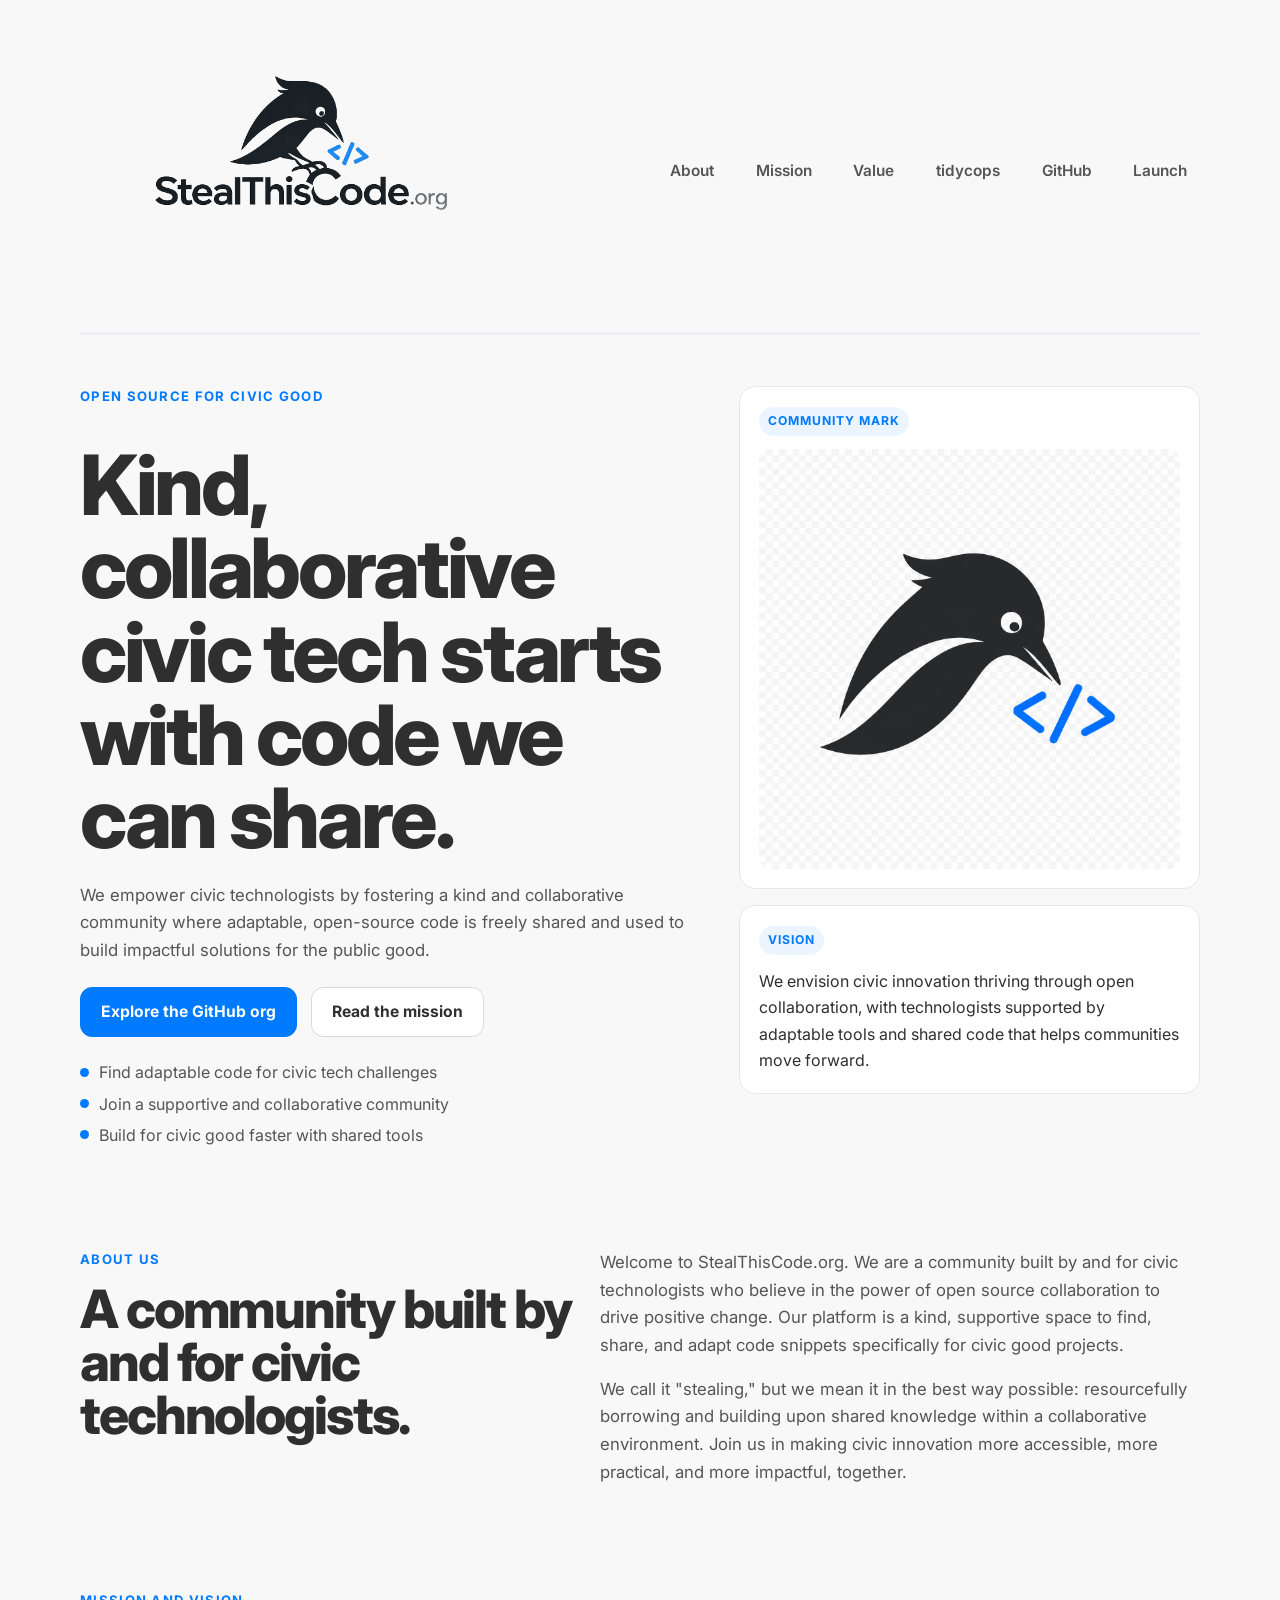
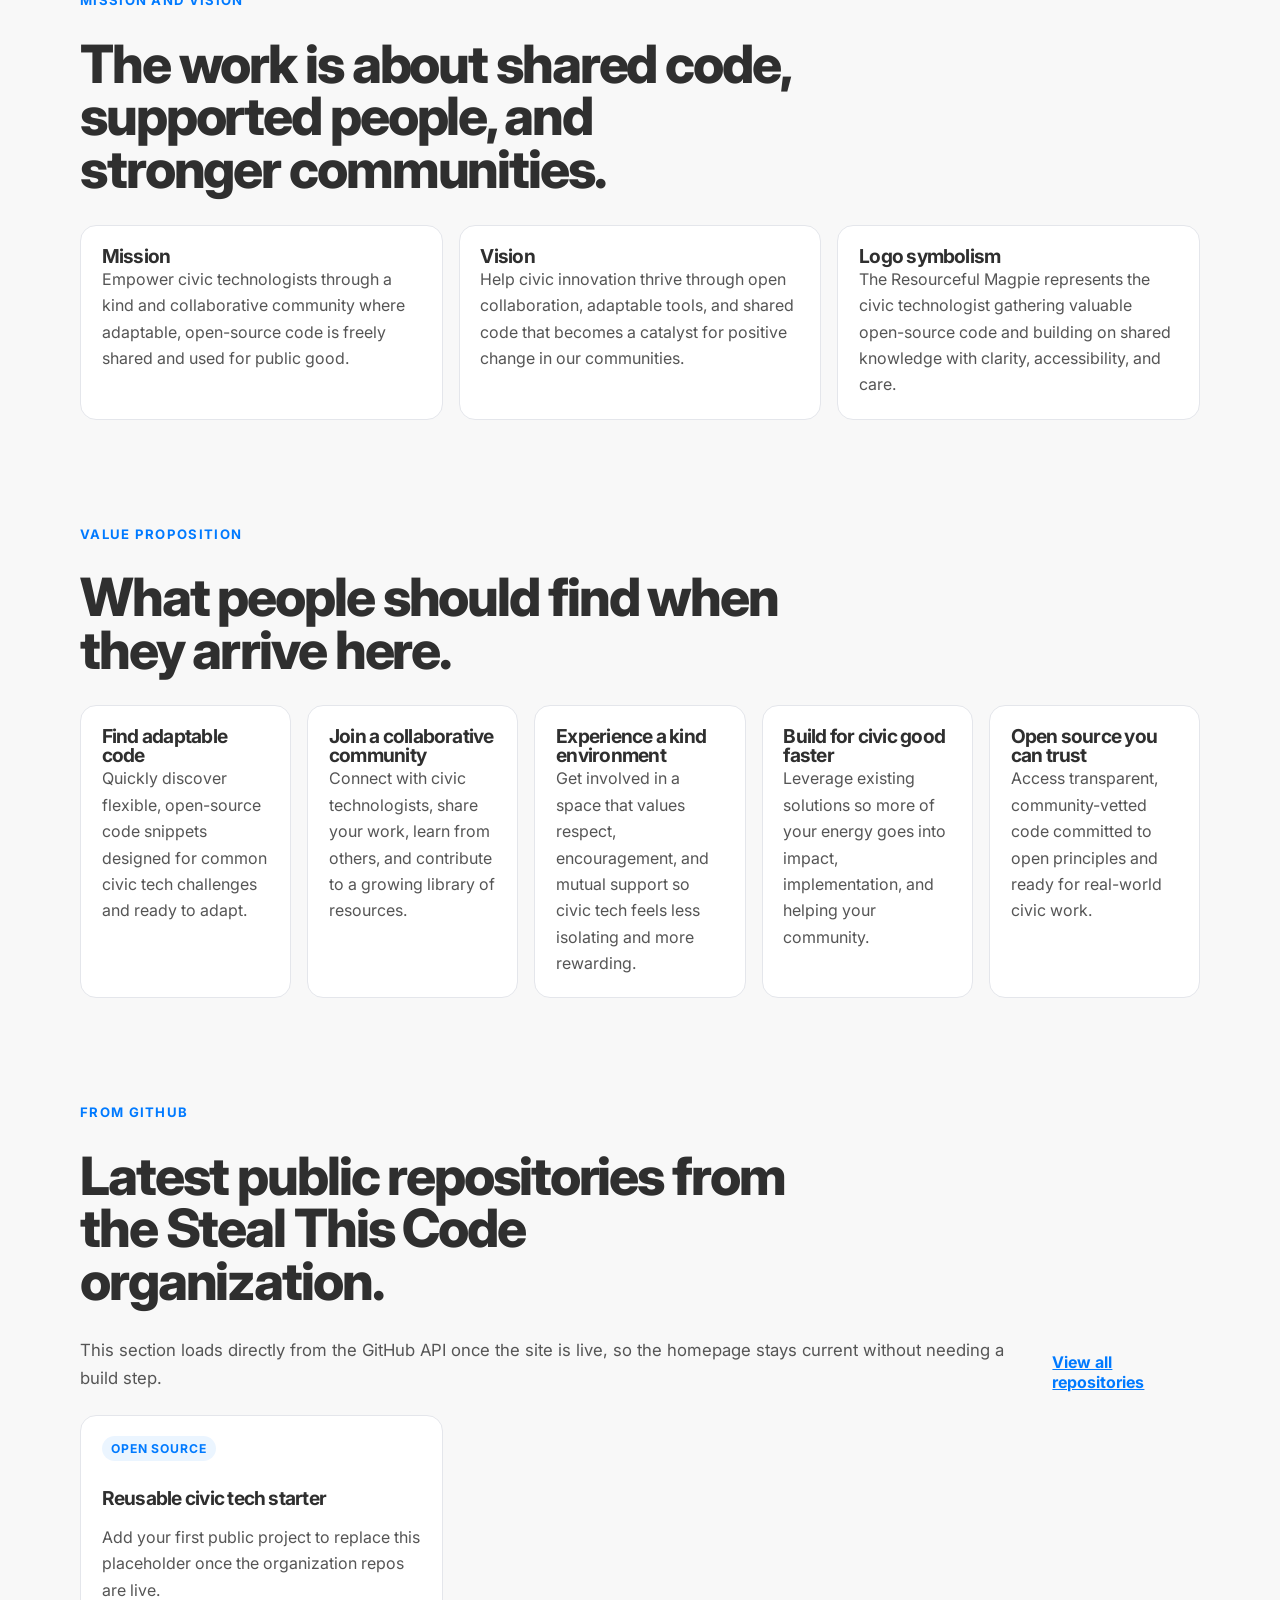
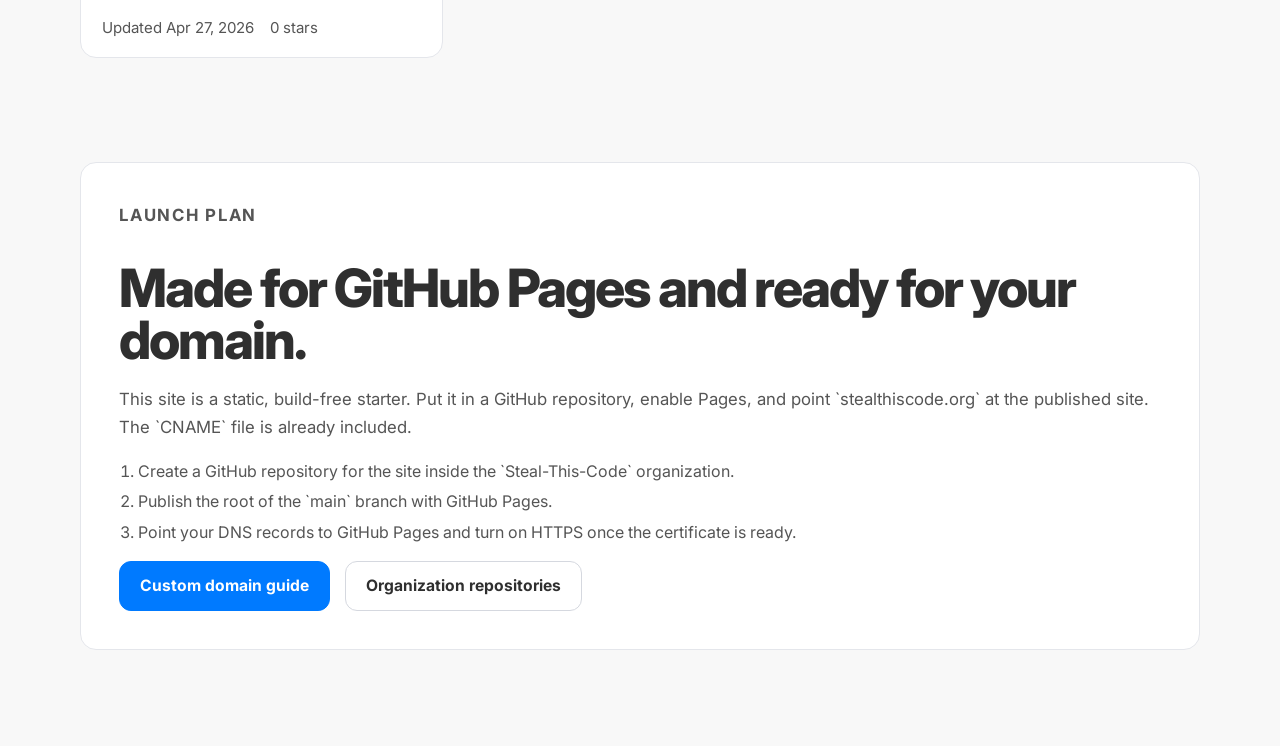
==== index.html @ 03507f8b "Initial commit: StealThisCode.org homepage with tidycops page" ====
<!DOCTYPE html>
<html lang="en">
  <head>
    <meta charset="UTF-8" />
    <meta name="viewport" content="width=device-width, initial-scale=1.0" />
    <title>StealThisCode.org | Open Source for Civic Good</title>
    <meta
      name="description"
      content="StealThisCode.org is a kind, collaborative home for adaptable civic tech code, open-source tools, and practical public-good workflows."
    />
    <meta
      property="og:title"
      content="StealThisCode.org | Open Source for Civic Good"
    />
    <meta
      property="og:description"
      content="Adaptable civic tech code, shared kindly, for people building tools that matter."
    />
    <meta property="og:type" content="website" />
    <meta property="og:image" content="assets/magpie-lockup.png" />
    <link rel="icon" type="image/png" href="assets/magpie-favicon.png" />
    <link rel="preconnect" href="https://fonts.googleapis.com" />
    <link rel="preconnect" href="https://fonts.gstatic.com" crossorigin />
    <link
      href="https://fonts.googleapis.com/css2?family=Inter:wght@400;500;600;700;800&display=swap"
      rel="stylesheet"
    />
    <link rel="stylesheet" href="styles.css" />
  </head>
  <body>
    <div class="page-shell">
      <header class="site-header">
        <a class="brand" href="#top" aria-label="StealThisCode.org home">
          <img
            class="brand-lockup-image"
            src="assets/magpie-lockup.png"
            alt="StealThisCode.org logo"
          />
        </a>
        <nav class="site-nav" aria-label="Primary">
          <a href="#about">About</a>
          <a href="#mission">Mission</a>
          <a href="#messages">Value</a>
          <a href="tidycops.html">tidycops</a>
          <a href="#repos">GitHub</a>
          <a href="#launch">Launch</a>
        </nav>
      </header>

      <main id="top">
        <section class="hero">
          <div class="hero-copy">
            <p class="eyebrow">Open source for civic good</p>
            <h1>Kind, collaborative civic tech starts with code we can share.</h1>
            <p class="hero-text">
              We empower civic technologists by fostering a kind and collaborative community
              where adaptable, open-source code is freely shared and used to build impactful
              solutions for the public good.
            </p>
            <div class="hero-actions">
              <a class="button button-primary" href="https://github.com/orgs/Steal-This-Code/repositories">
                Explore the GitHub org
              </a>
              <a class="button button-secondary" href="#mission">Read the mission</a>
            </div>
            <ul class="hero-points" aria-label="Highlights">
              <li>Find adaptable code for civic tech challenges</li>
              <li>Join a supportive and collaborative community</li>
              <li>Build for civic good faster with shared tools</li>
            </ul>
          </div>

          <div class="hero-visual">
            <div class="hero-logo-card">
              <p class="card-label">Community mark</p>
              <img
                class="hero-icon"
                src="assets/magpie-icon.png"
                alt="StealThisCode standalone transparent magpie mark"
              />
            </div>
            <div class="hero-note">
              <p class="card-label">Vision</p>
              <p>
                We envision civic innovation thriving through open collaboration, with technologists
                supported by adaptable tools and shared code that helps communities move forward.
              </p>
            </div>
          </div>
        </section>

        <section class="section split-section" id="about">
          <div>
            <p class="eyebrow">About us</p>
            <h2>A community built by and for civic technologists.</h2>
          </div>
          <div class="section-copy">
            <p>
              Welcome to StealThisCode.org. We are a community built by and for civic
              technologists who believe in the power of open source collaboration to drive
              positive change. Our platform is a kind, supportive space to find, share, and adapt
              code snippets specifically for civic good projects.
            </p>
            <p>
              We call it "stealing," but we mean it in the best way possible: resourcefully
              borrowing and building upon shared knowledge within a collaborative environment.
              Join us in making civic innovation more accessible, more practical, and more impactful,
              together.
            </p>
          </div>
        </section>

        <section class="section mission-section" id="mission">
          <div class="section-heading">
            <p class="eyebrow">Mission and vision</p>
            <h2>The work is about shared code, supported people, and stronger communities.</h2>
          </div>
          <div class="principles-grid mission-grid">
            <article class="principle-card">
              <h3>Mission</h3>
              <p>Empower civic technologists through a kind and collaborative community where adaptable, open-source code is freely shared and used for public good.</p>
            </article>
            <article class="principle-card">
              <h3>Vision</h3>
              <p>Help civic innovation thrive through open collaboration, adaptable tools, and shared code that becomes a catalyst for positive change in our communities.</p>
            </article>
            <article class="principle-card">
              <h3>Logo symbolism</h3>
              <p>The Resourceful Magpie represents the civic technologist gathering valuable open-source code and building on shared knowledge with clarity, accessibility, and care.</p>
            </article>
          </div>
        </section>

        <section class="section values-section" id="messages">
          <div class="section-heading">
            <p class="eyebrow">Value proposition</p>
            <h2>What people should find when they arrive here.</h2>
          </div>
          <div class="values-grid messages-grid">
            <article class="value-card">
              <h3>Find adaptable code</h3>
              <p>Quickly discover flexible, open-source code snippets designed for common civic tech challenges and ready to adapt.</p>
            </article>
            <article class="value-card">
              <h3>Join a collaborative community</h3>
              <p>Connect with civic technologists, share your work, learn from others, and contribute to a growing library of resources.</p>
            </article>
            <article class="value-card">
              <h3>Experience a kind environment</h3>
              <p>Get involved in a space that values respect, encouragement, and mutual support so civic tech feels less isolating and more rewarding.</p>
            </article>
            <article class="value-card">
              <h3>Build for civic good faster</h3>
              <p>Leverage existing solutions so more of your energy goes into impact, implementation, and helping your community.</p>
            </article>
            <article class="value-card">
              <h3>Open source you can trust</h3>
              <p>Access transparent, community-vetted code committed to open principles and ready for real-world civic work.</p>
            </article>
          </div>
        </section>

        <section class="section repos-section" id="repos">
          <div class="section-heading">
            <p class="eyebrow">From GitHub</p>
            <h2>Latest public repositories from the Steal This Code organization.</h2>
          </div>
          <div class="repo-toolbar">
            <p>
              This section loads directly from the GitHub API once the site is live, so the homepage stays current
              without needing a build step.
            </p>
            <a class="text-link" href="https://github.com/orgs/Steal-This-Code/repositories">
              View all repositories
            </a>
          </div>
          <div class="repo-grid" id="repo-grid">
            <article class="repo-card repo-card-loading">
              <p>Loading repositories...</p>
            </article>
          </div>
        </section>

        <section class="section launch-section" id="launch">
          <div class="launch-card">
            <p class="eyebrow">Launch plan</p>
            <h2>Made for GitHub Pages and ready for your domain.</h2>
            <p>
              This site is a static, build-free starter. Put it in a GitHub repository, enable Pages, and point
              `stealthiscode.org` at the published site. The `CNAME` file is already included.
            </p>
            <ol class="launch-steps">
              <li>Create a GitHub repository for the site inside the `Steal-This-Code` organization.</li>
              <li>Publish the root of the `main` branch with GitHub Pages.</li>
              <li>Point your DNS records to GitHub Pages and turn on HTTPS once the certificate is ready.</li>
            </ol>
            <div class="launch-actions">
              <a class="button button-primary" href="https://docs.github.com/en/pages/configuring-a-custom-domain-for-your-github-pages-site">Custom domain guide</a>
              <a class="button button-secondary" href="https://github.com/orgs/Steal-This-Code/repositories">Organization repositories</a>
            </div>
          </div>
        </section>
      </main>
    </div>

    <script src="script.js"></script>
  </body>
</html>
---- styles.css ----
:root {
  --primary: #2f2f2f;
  --primary-soft: #555555;
  --accent: #007aff;
  --accent-soft: rgba(0, 122, 255, 0.08);
  --background: #f8f8f8;
  --surface: #ffffff;
  --surface-muted: #fcfcfc;
  --line: #e4e6eb;
  --line-strong: #d5d8df;
  --org-gray: #8e8e93;
  --radius-lg: 24px;
  --radius-md: 16px;
  --max-width: 1120px;
}

*,
*::before,
*::after {
  box-sizing: border-box;
}

html {
  scroll-behavior: smooth;
}

body {
  margin: 0;
  min-width: 320px;
  font-family: "Inter", "Helvetica Neue", "Segoe UI", sans-serif;
  color: var(--primary);
  background: var(--background);
}

a {
  color: inherit;
}

img {
  display: block;
  max-width: 100%;
}

.page-shell {
  width: min(calc(100% - 2rem), var(--max-width));
  margin: 0 auto;
  padding-bottom: 4rem;
}

.site-header {
  display: flex;
  align-items: center;
  justify-content: space-between;
  gap: 1.5rem;
  padding: 1.5rem 0 1rem;
  border-bottom: 1px solid var(--line);
}

.brand {
  display: inline-flex;
  align-items: center;
  text-decoration: none;
}

.brand-lockup-image {
  width: min(440px, 48vw);
  height: auto;
}

.site-nav {
  display: inline-flex;
  align-items: center;
  gap: 1rem;
  flex-wrap: wrap;
}

.site-nav a {
  padding: 0.45rem 0.8rem;
  text-decoration: none;
  color: var(--primary-soft);
  font-size: 0.96rem;
  font-weight: 600;
}

.site-nav a:hover,
.site-nav a:focus-visible {
  color: var(--primary);
}

.hero {
  display: grid;
  grid-template-columns: minmax(0, 1.15fr) minmax(300px, 0.85fr);
  gap: 2.25rem;
  align-items: start;
  padding: 3.25rem 0;
}

.eyebrow {
  margin: 0 0 0.8rem;
  font-size: 0.82rem;
  font-weight: 700;
  letter-spacing: 0.1em;
  text-transform: uppercase;
  color: var(--accent);
}

h1,
h2,
h3 {
  margin: 0;
  line-height: 1;
  letter-spacing: -0.04em;
}

h1 {
  max-width: 12ch;
  font-size: clamp(2.9rem, 7vw, 5.2rem);
  font-weight: 800;
}

h2 {
  font-size: clamp(2rem, 4.2vw, 3.3rem);
  font-weight: 800;
}

h3 {
  font-size: 1.2rem;
  font-weight: 700;
}

p {
  margin: 0;
  line-height: 1.65;
}

.hero-text,
.section-copy,
.repo-toolbar p,
.launch-card p {
  font-size: 1.05rem;
  color: var(--primary-soft);
}

.hero-copy {
  display: grid;
  gap: 1.4rem;
}

.hero-actions,
.launch-actions {
  display: flex;
  flex-wrap: wrap;
  gap: 0.9rem;
}

.button {
  display: inline-flex;
  align-items: center;
  justify-content: center;
  min-height: 48px;
  padding: 0.9rem 1.25rem;
  border: 1px solid var(--line-strong);
  border-radius: 12px;
  font-size: 0.98rem;
  font-weight: 700;
  text-decoration: none;
}

.button-primary {
  color: white;
  background: var(--accent);
  border-color: var(--accent);
}

.button-secondary {
  background: var(--surface);
}

.hero-points {
  display: grid;
  gap: 0.7rem;
  padding: 0;
  margin: 0.2rem 0 0;
  list-style: none;
}

.hero-points li {
  display: flex;
  align-items: center;
  gap: 0.65rem;
  color: var(--primary-soft);
}

.hero-points li::before {
  content: "";
  width: 0.55rem;
  height: 0.55rem;
  border-radius: 999px;
  background: var(--accent);
}

.hero-visual {
  display: grid;
  gap: 1rem;
}

.hero-logo-card,
.hero-note,
.principle-card,
.value-card,
.repo-card,
.launch-card {
  border: 1px solid var(--line);
  border-radius: var(--radius-md);
  background: var(--surface);
}

.hero-logo-card,
.hero-note {
  padding: 1.2rem;
}

.card-label,
.repo-tag {
  display: inline-flex;
  align-items: center;
  width: fit-content;
  padding: 0.3rem 0.55rem;
  border-radius: 999px;
  margin-bottom: 0.8rem;
  background: var(--accent-soft);
  color: var(--accent);
  font-size: 0.76rem;
  font-weight: 700;
  letter-spacing: 0.08em;
  text-transform: uppercase;
}

.hero-icon {
  width: 100%;
  height: auto;
  border-radius: 12px;
}

.section {
  padding: 3.25rem 0;
}

.split-section {
  display: grid;
  grid-template-columns: minmax(0, 0.9fr) minmax(0, 1.1fr);
  gap: 1.8rem;
  align-items: start;
}

.section-copy {
  display: grid;
  gap: 1rem;
}

.section-heading {
  display: grid;
  gap: 0.8rem;
  max-width: 720px;
  margin-bottom: 1.8rem;
}

.principles-grid,
.values-grid,
.repo-grid {
  display: grid;
  gap: 1rem;
}

.principles-grid,
.values-grid {
  grid-template-columns: repeat(4, minmax(0, 1fr));
}

.mission-grid {
  grid-template-columns: repeat(3, minmax(0, 1fr));
}

.messages-grid {
  grid-template-columns: repeat(auto-fit, minmax(210px, 1fr));
}

.principle-card,
.value-card {
  padding: 1.3rem;
}

.principle-card p,
.value-card p,
.repo-card p,
.repo-meta {
  color: var(--primary-soft);
}

.repo-toolbar {
  display: flex;
  align-items: end;
  justify-content: space-between;
  gap: 1rem;
  margin-bottom: 1.4rem;
}

.text-link {
  color: var(--accent);
  font-weight: 700;
}

.repo-grid {
  grid-template-columns: repeat(3, minmax(0, 1fr));
}

.repo-card {
  display: grid;
  gap: 0.9rem;
  padding: 1.3rem;
}

.repo-card a {
  color: inherit;
  text-decoration: none;
}

.repo-card h3 {
  line-height: 1.12;
}

.repo-meta {
  display: flex;
  flex-wrap: wrap;
  gap: 0.65rem 1rem;
  font-size: 0.94rem;
}

.repo-card-loading,
.repo-card-empty {
  min-height: 180px;
  place-items: center;
  text-align: center;
}

.launch-section {
  padding-bottom: 2rem;
}

.launch-card {
  display: grid;
  gap: 1.2rem;
  padding: clamp(1.6rem, 3vw, 2.4rem);
  background: var(--surface);
}

.launch-steps {
  display: grid;
  gap: 0.65rem;
  margin: 0;
  padding-left: 1.15rem;
  color: var(--primary-soft);
}

@media (max-width: 980px) {
  .site-header,
  .split-section,
  .hero,
  .repo-toolbar {
    grid-template-columns: 1fr;
    display: grid;
  }

  .site-header,
  .repo-toolbar {
    justify-content: stretch;
  }

  .principles-grid,
  .values-grid,
  .repo-grid {
    grid-template-columns: repeat(2, minmax(0, 1fr));
  }

  .hero {
    padding-top: 2.5rem;
  }
}

@media (max-width: 720px) {
  .page-shell {
    width: min(calc(100% - 1.25rem), var(--max-width));
  }

  .site-header {
    padding-top: 1rem;
  }

  .brand-lockup-image {
    width: min(360px, 100%);
  }

  .site-nav {
    gap: 0.5rem;
  }

  .hero,
  .section {
    padding: 2.5rem 0;
  }

  .principles-grid,
  .values-grid,
  .repo-grid {
    grid-template-columns: 1fr;
  }
}

@media (prefers-reduced-motion: reduce) {
  html {
    scroll-behavior: auto;
  }

  *,
  *::before,
  *::after {
    animation: none !important;
    transition: none !important;
  }
}
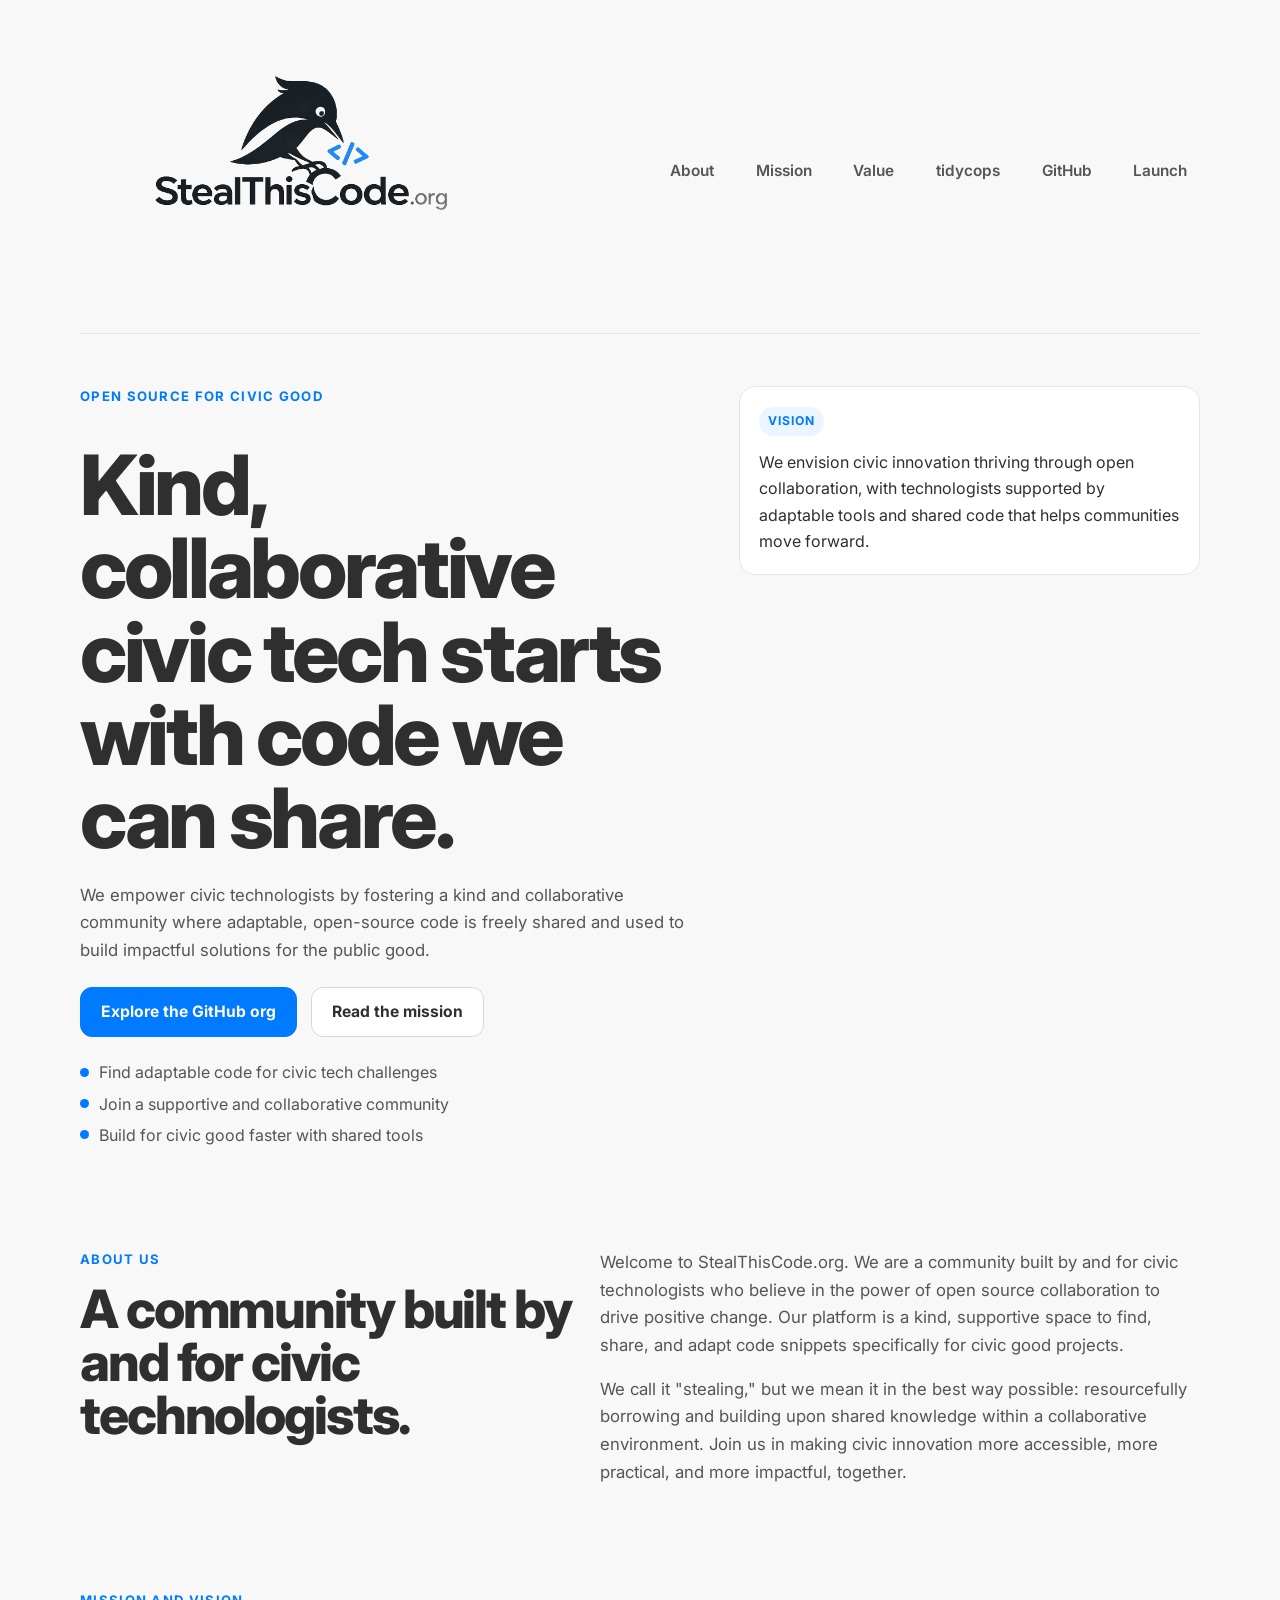
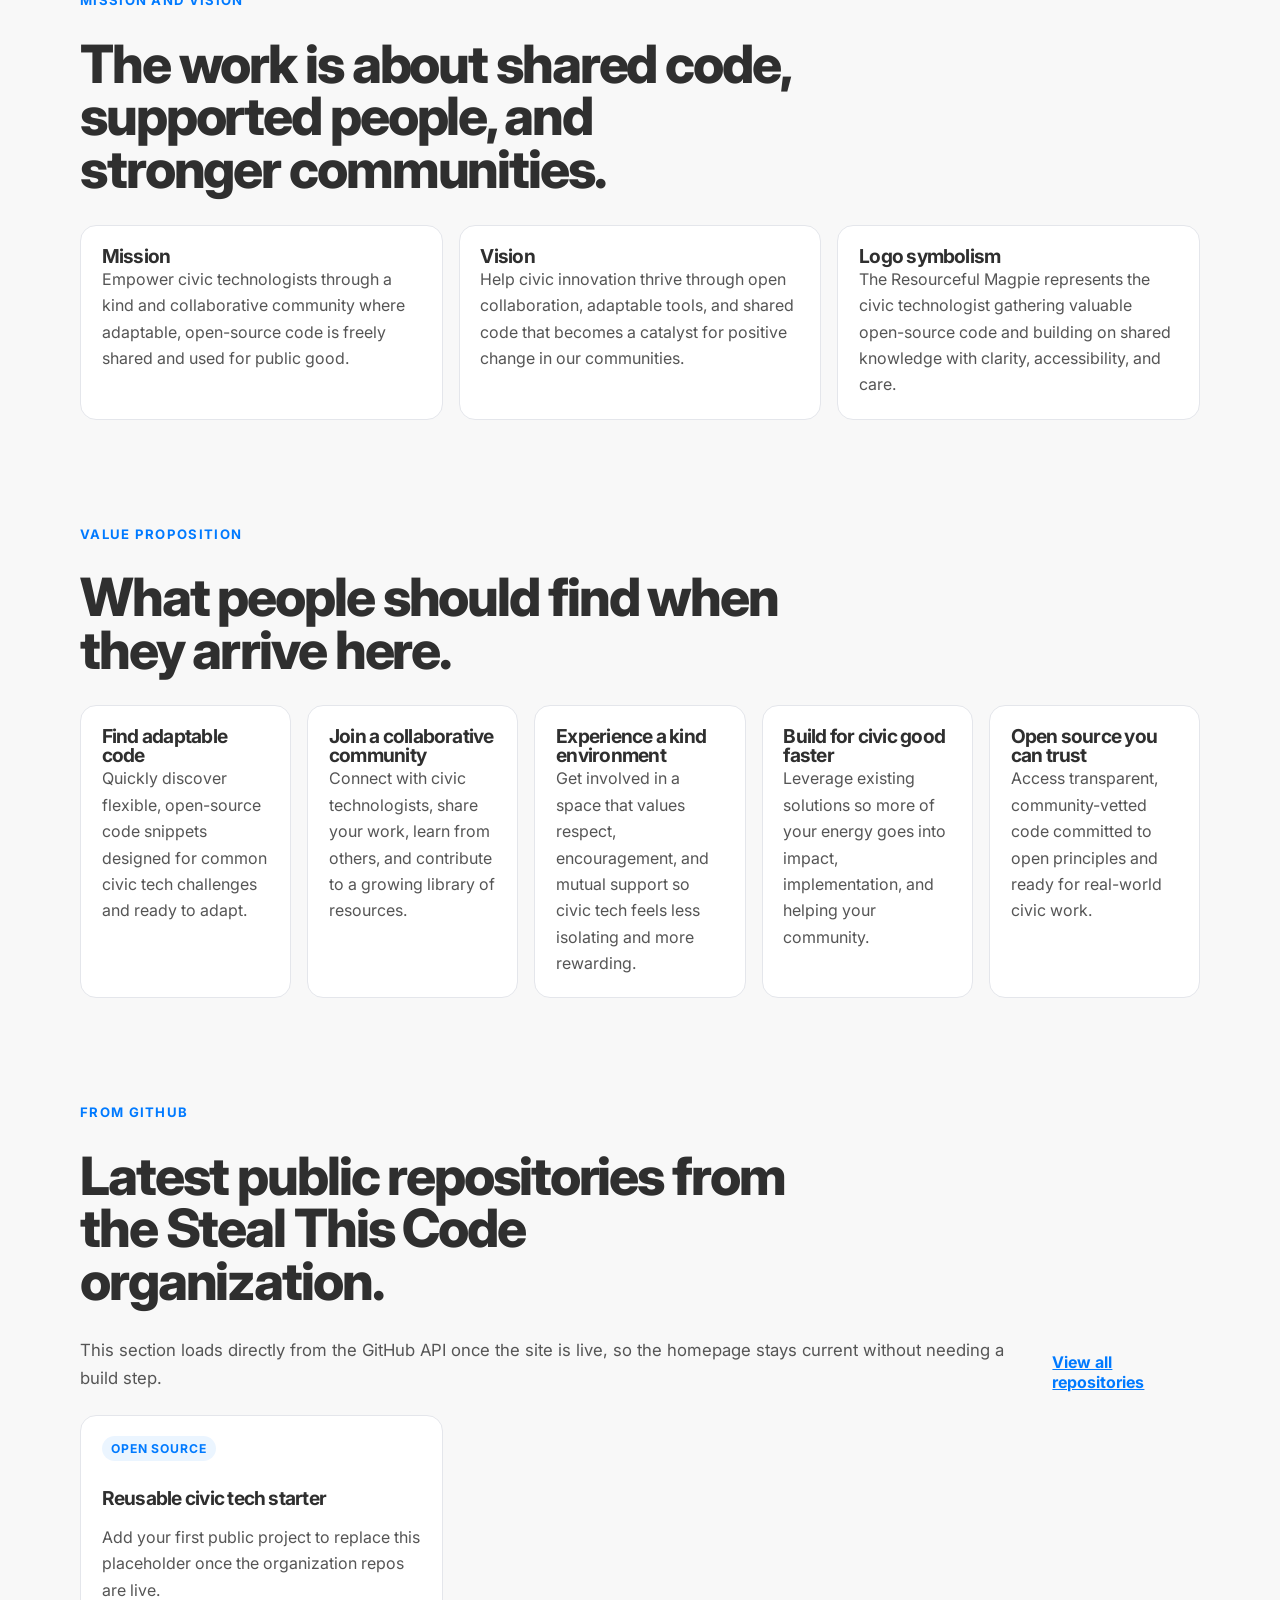
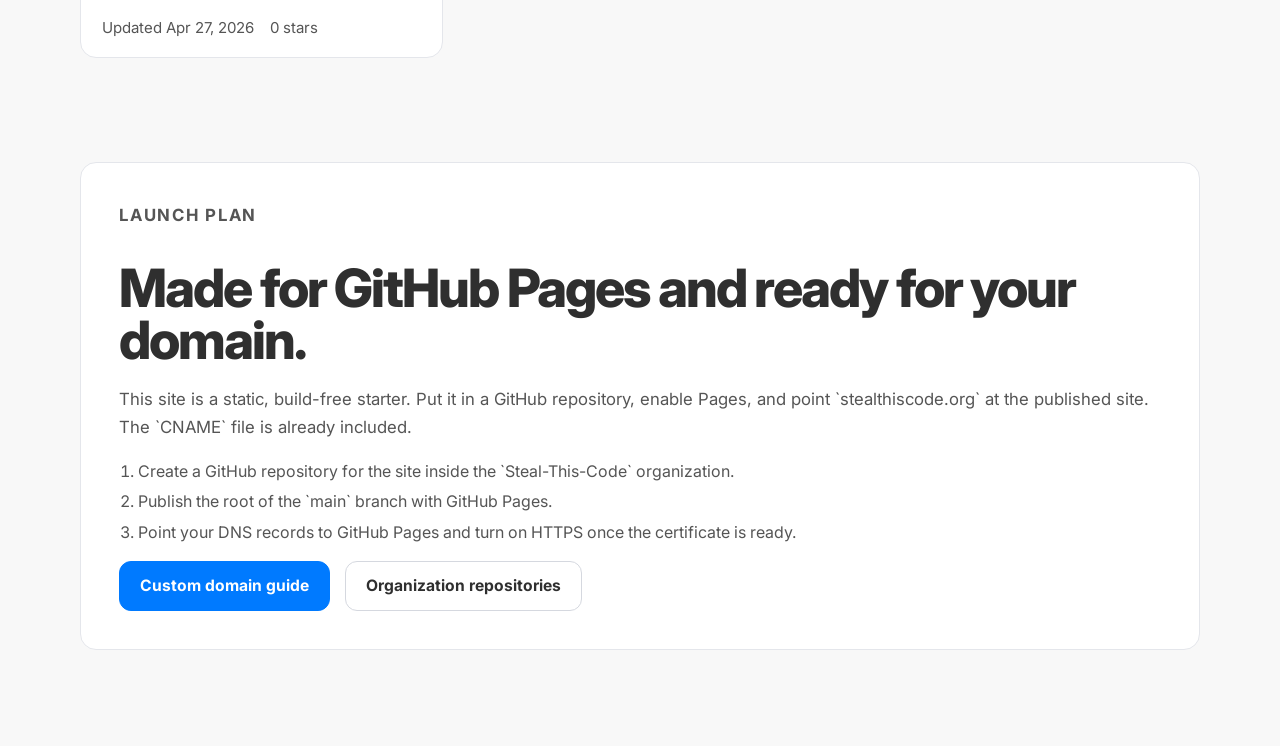
==== commit 1b7b2e6a: "Remove community mark section from homepage" ====
--- a/index.html
+++ b/index.html
@@ -71,14 +71,6 @@
           </div>
 
           <div class="hero-visual">
-            <div class="hero-logo-card">
-              <p class="card-label">Community mark</p>
-              <img
-                class="hero-icon"
-                src="assets/magpie-icon.png"
-                alt="StealThisCode standalone transparent magpie mark"
-              />
-            </div>
             <div class="hero-note">
               <p class="card-label">Vision</p>
               <p>
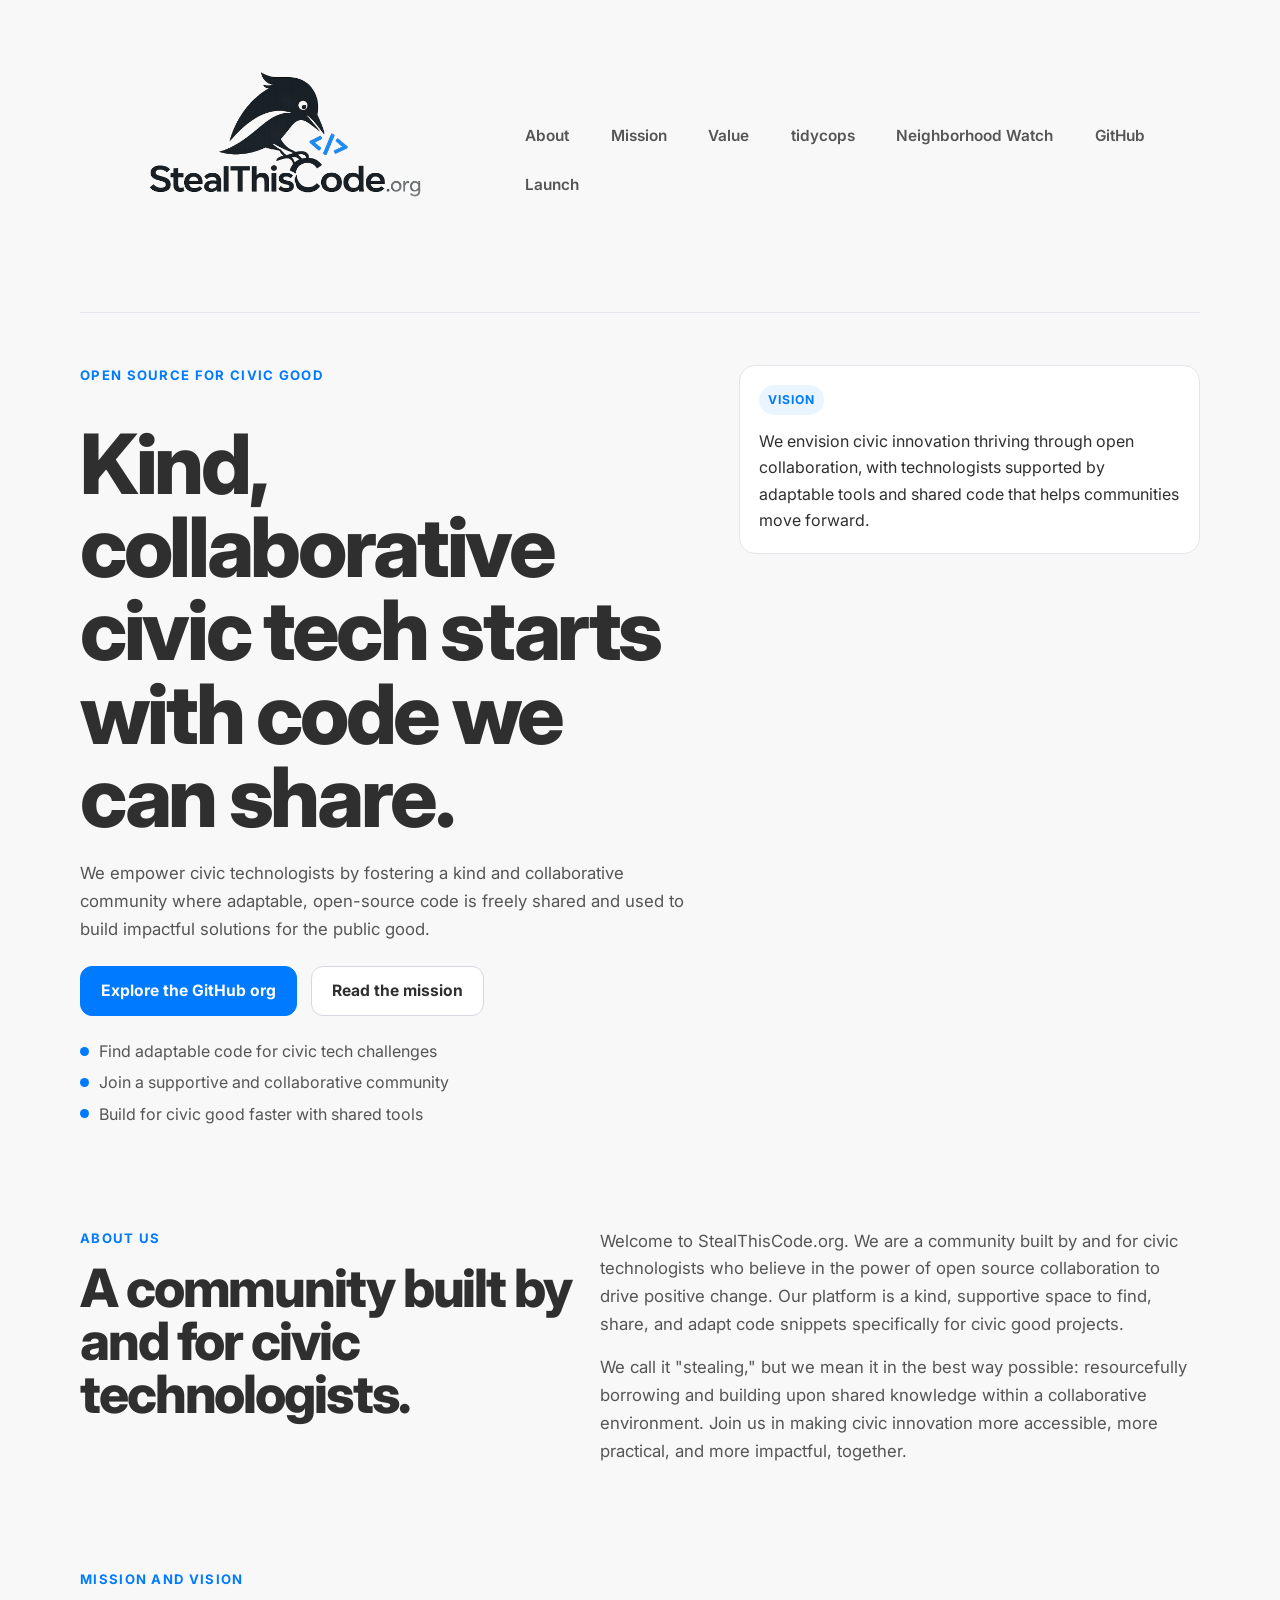
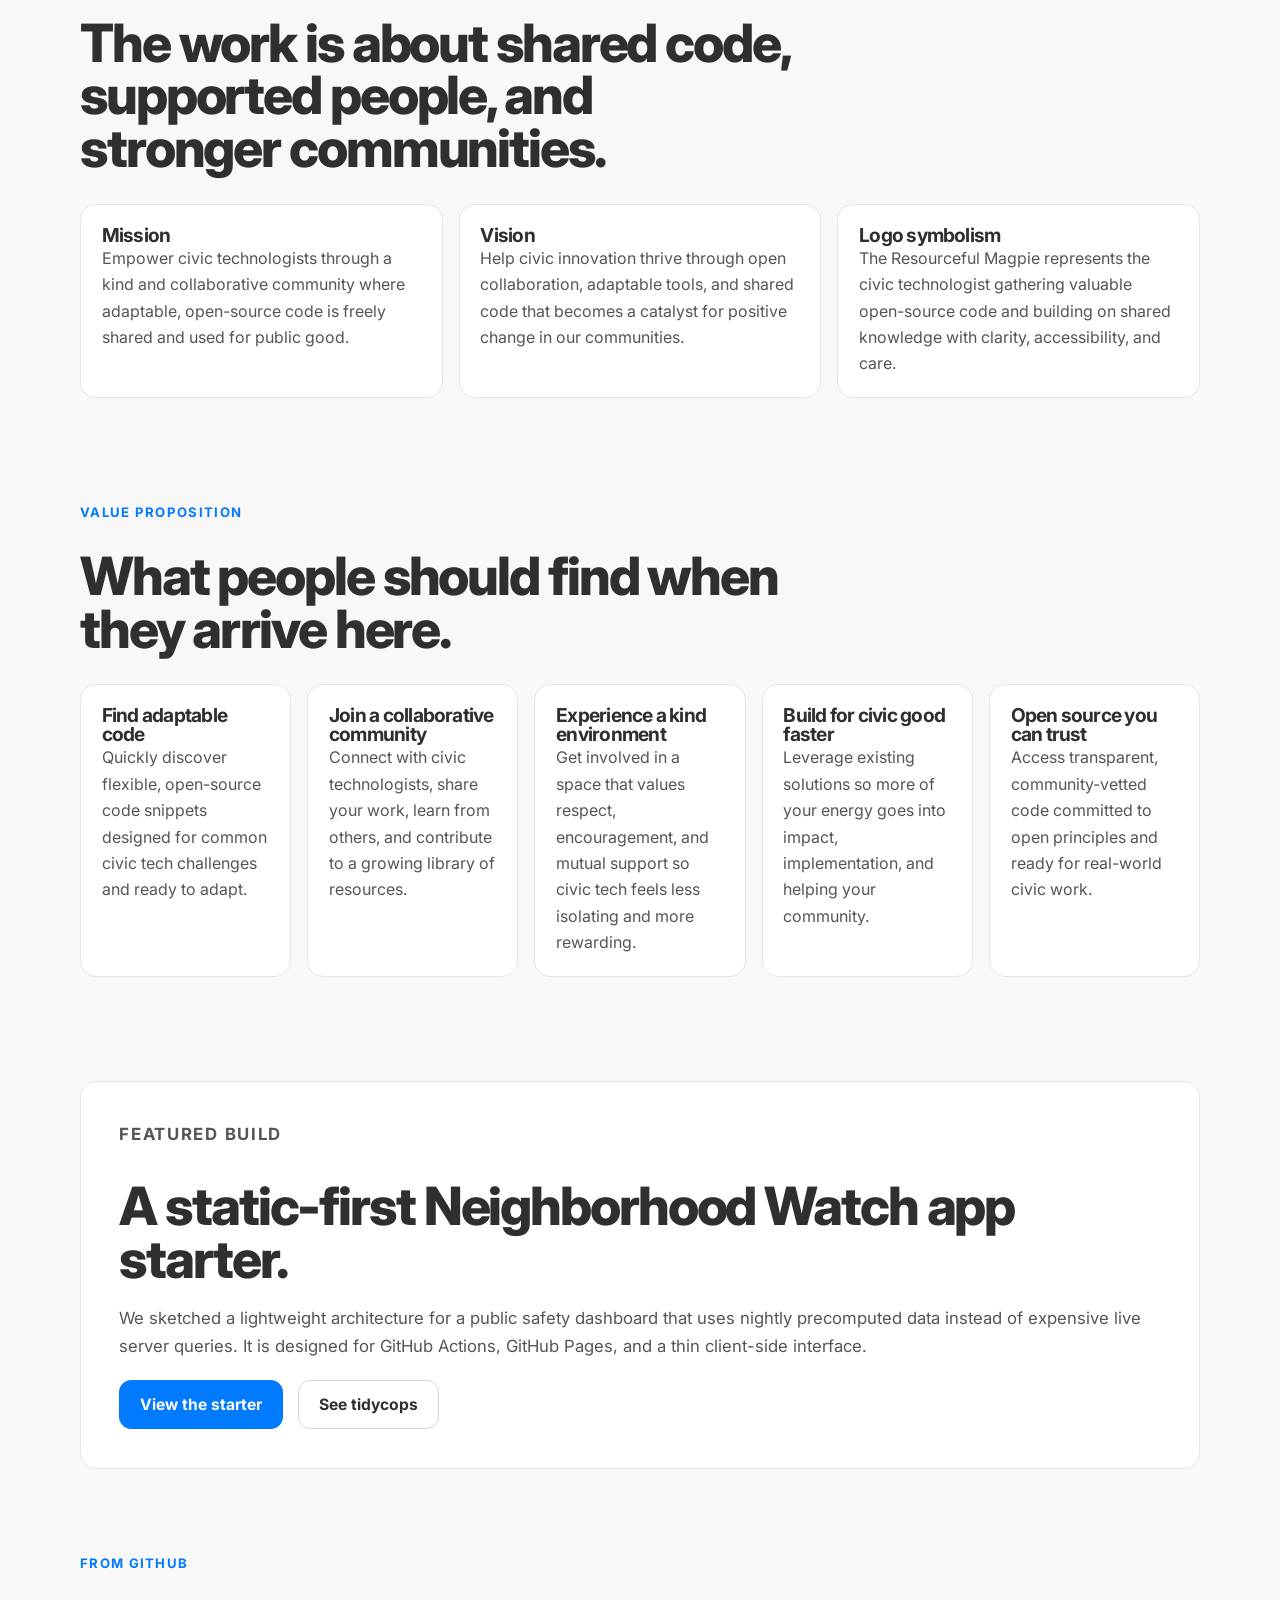
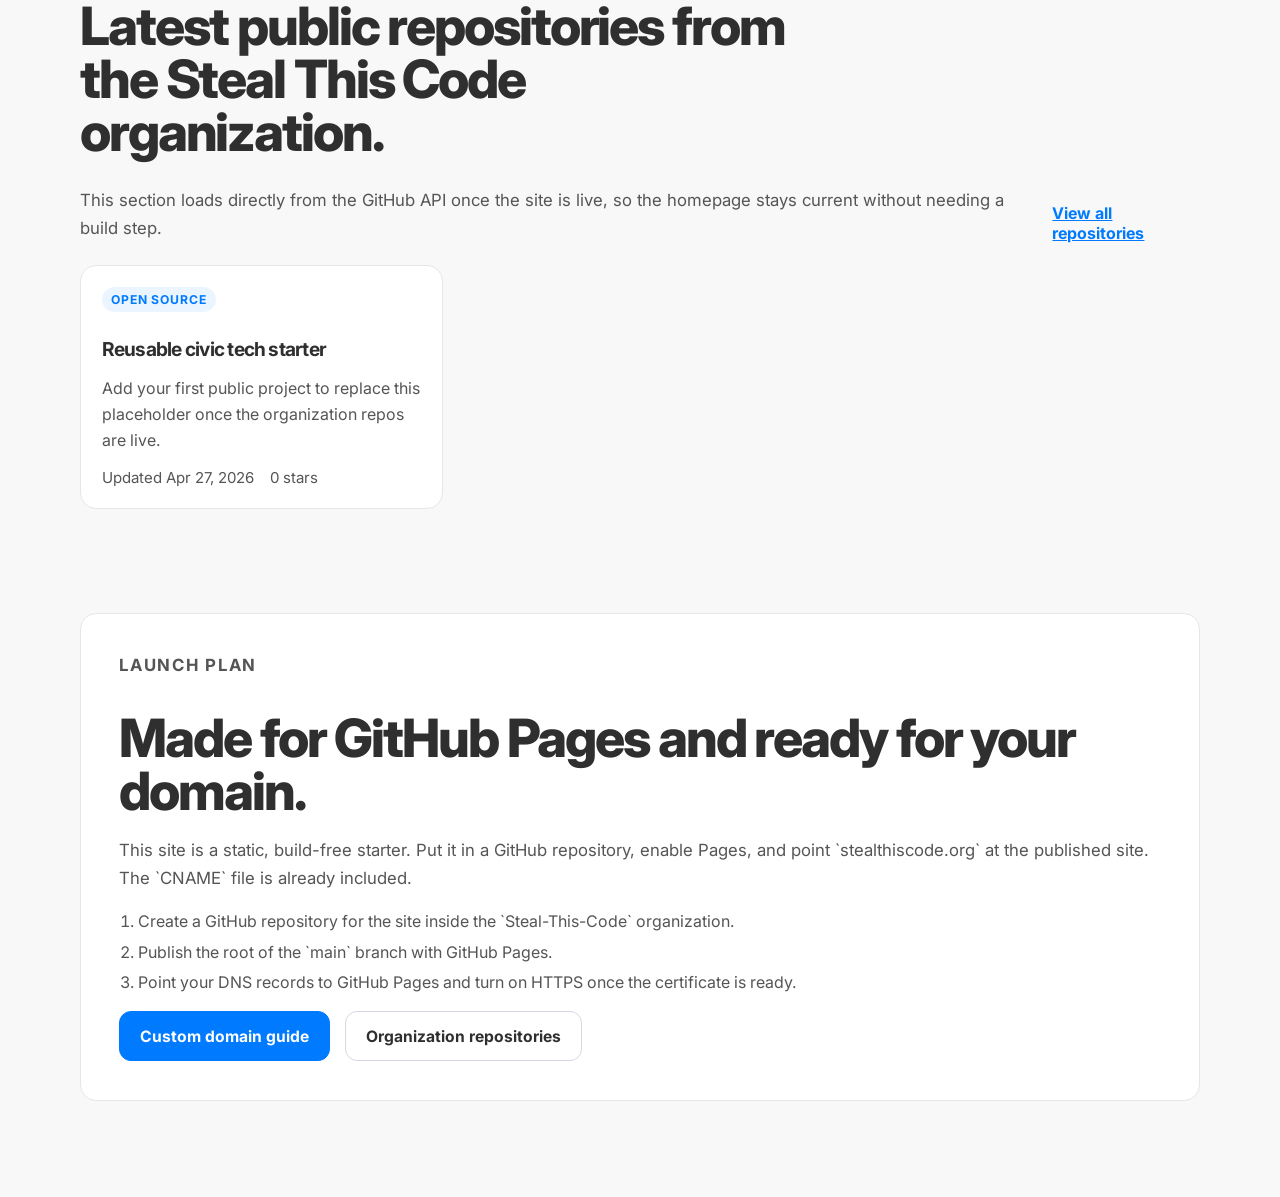
==== commit 080d1509: "Add Neighborhood Watch app: nightly data pipeline, boundaries, and interactive dashboard" ====
--- a/index.html
+++ b/index.html
@@ -42,6 +42,7 @@
           <a href="#mission">Mission</a>
           <a href="#messages">Value</a>
           <a href="tidycops.html">tidycops</a>
+          <a href="neighborhood-watch.html">Neighborhood Watch</a>
           <a href="#repos">GitHub</a>
           <a href="#launch">Launch</a>
         </nav>
@@ -152,6 +153,22 @@
           </div>
         </section>
 
+        <section class="section launch-section">
+          <div class="launch-card">
+            <p class="eyebrow">Featured build</p>
+            <h2>A static-first Neighborhood Watch app starter.</h2>
+            <p>
+              We sketched a lightweight architecture for a public safety dashboard that uses
+              nightly precomputed data instead of expensive live server queries. It is designed
+              for GitHub Actions, GitHub Pages, and a thin client-side interface.
+            </p>
+            <div class="launch-actions">
+              <a class="button button-primary" href="neighborhood-watch.html">View the starter</a>
+              <a class="button button-secondary" href="https://github.com/Steal-This-Code/tidycops">See tidycops</a>
+            </div>
+          </div>
+        </section>
+
         <section class="section repos-section" id="repos">
           <div class="section-heading">
             <p class="eyebrow">From GitHub</p>
--- a/styles.css
+++ b/styles.css
@@ -428,3 +428,336 @@
     transition: none !important;
   }
 }
+
+/* Neighborhood Watch App Styles */
+
+#app-loading {
+  padding: 3rem 0;
+  text-align: center;
+}
+
+#app-loading h2 {
+  color: var(--primary-soft);
+  font-weight: 500;
+}
+
+.app-header {
+  display: grid;
+  gap: 1.5rem;
+  padding: 1.5rem;
+  background: var(--surface);
+  border: 1px solid var(--line);
+  border-radius: var(--radius-md);
+  margin-bottom: 2rem;
+}
+
+.app-controls {
+  display: grid;
+  gap: 0.5rem;
+}
+
+.app-controls label {
+  display: grid;
+  gap: 0.5rem;
+  font-weight: 500;
+  font-size: 0.96rem;
+}
+
+.app-controls input[type="text"] {
+  padding: 0.75rem 1rem;
+  border: 1px solid var(--line-strong);
+  border-radius: var(--radius-md);
+  font-size: 1rem;
+  font-family: inherit;
+}
+
+.app-controls input[type="text"]:focus {
+  outline: none;
+  border-color: var(--accent);
+  box-shadow: 0 0 0 3px var(--accent-soft);
+}
+
+.search-results {
+  display: grid;
+  gap: 0;
+  padding: 0;
+  margin: 0;
+  border: 1px solid var(--line);
+  border-top: none;
+  border-radius: 0 0 var(--radius-md) var(--radius-md);
+  background: var(--surface);
+  list-style: none;
+  max-height: 300px;
+  overflow-y: auto;
+  box-shadow: 0 4px 12px rgba(0, 0, 0, 0.08);
+}
+
+.search-results li {
+  display: flex;
+  justify-content: space-between;
+  align-items: center;
+  padding: 0.75rem 1rem;
+  border-bottom: 1px solid var(--line);
+  cursor: pointer;
+  font-size: 0.94rem;
+}
+
+.search-results li:last-child {
+  border-bottom: none;
+}
+
+.search-results li:hover {
+  background: var(--surface-muted);
+}
+
+.search-results li em {
+  color: var(--primary-soft);
+  font-style: normal;
+}
+
+.result-badge {
+  display: inline-block;
+  padding: 0.25rem 0.5rem;
+  background: var(--accent-soft);
+  color: var(--accent);
+  font-size: 0.75rem;
+  font-weight: 600;
+  border-radius: 4px;
+  text-transform: uppercase;
+}
+
+.result-count {
+  color: var(--org-gray);
+  font-size: 0.85rem;
+  font-weight: 500;
+}
+
+.crime-filter {
+  display: flex;
+  gap: 1.5rem;
+  flex-wrap: wrap;
+}
+
+.crime-filter label {
+  display: flex;
+  align-items: center;
+  gap: 0.5rem;
+  cursor: pointer;
+  font-size: 0.94rem;
+  font-weight: 500;
+}
+
+.crime-filter input[type="radio"] {
+  cursor: pointer;
+}
+
+.info-panel {
+  padding: 1.5rem;
+  background: var(--surface-muted);
+  border-left: 4px solid var(--accent);
+  border-radius: var(--radius-md);
+  color: var(--primary-soft);
+}
+
+.error-panel {
+  padding: 1.5rem;
+  background: #fee;
+  border-left: 4px solid #c00;
+  border-radius: var(--radius-md);
+  color: #711;
+}
+
+.area-header {
+  margin-bottom: 1.5rem;
+}
+
+.area-header h2 {
+  margin: 0 0 0.5rem;
+}
+
+.area-type-badge {
+  display: inline-block;
+  padding: 0.35rem 0.75rem;
+  background: var(--accent-soft);
+  color: var(--accent);
+  font-size: 0.82rem;
+  font-weight: 600;
+  border-radius: 6px;
+  text-transform: uppercase;
+}
+
+.metrics-grid {
+  display: grid;
+  grid-template-columns: repeat(auto-fit, minmax(200px, 1fr));
+  gap: 1rem;
+  margin-bottom: 2rem;
+}
+
+.metric-card {
+  padding: 1.25rem;
+  background: var(--surface);
+  border: 1px solid var(--line);
+  border-radius: var(--radius-md);
+  text-align: center;
+}
+
+.metric-label {
+  margin: 0 0 0.5rem;
+  font-size: 0.82rem;
+  color: var(--primary-soft);
+  font-weight: 600;
+  text-transform: uppercase;
+}
+
+.period {
+  display: block;
+  font-size: 0.7rem;
+  font-weight: 400;
+  text-transform: none;
+  color: var(--org-gray);
+}
+
+.metric-value {
+  margin: 0;
+  font-size: 1.75rem;
+  font-weight: 700;
+  color: var(--accent);
+}
+
+.patterns-section {
+  display: grid;
+  grid-template-columns: repeat(auto-fit, minmax(300px, 1fr));
+  gap: 1.5rem;
+  margin-bottom: 2rem;
+}
+
+.pattern-card {
+  padding: 1.25rem;
+  background: var(--surface);
+  border: 1px solid var(--line);
+  border-radius: var(--radius-md);
+}
+
+.pattern-card h3 {
+  margin: 0 0 1rem;
+  font-size: 1.05rem;
+}
+
+.data-table {
+  width: 100%;
+  border-collapse: collapse;
+  font-size: 0.9rem;
+}
+
+.data-table td {
+  padding: 0.5rem 0;
+  border-bottom: 1px solid var(--line);
+}
+
+.data-table td:first-child {
+  padding-right: 1rem;
+}
+
+.data-table td.numeric {
+  text-align: right;
+  color: var(--accent);
+  font-weight: 600;
+}
+
+.time-summary {
+  display: grid;
+  gap: 0.75rem;
+}
+
+.time-summary p {
+  margin: 0;
+  font-size: 0.95rem;
+}
+
+.time-summary strong {
+  font-weight: 600;
+}
+
+.actions-section {
+  margin-bottom: 2rem;
+}
+
+.actions-section h3 {
+  margin-bottom: 1.5rem;
+}
+
+.action-profiles {
+  display: grid;
+  grid-template-columns: repeat(auto-fit, minmax(250px, 1fr));
+  gap: 1.5rem;
+}
+
+.action-card {
+  padding: 1.25rem;
+  background: var(--surface);
+  border: 1px solid var(--line);
+  border-radius: var(--radius-md);
+}
+
+.action-card h4 {
+  margin: 0 0 0.75rem;
+  font-size: 1rem;
+  color: var(--primary);
+}
+
+.action-card ul {
+  margin: 0;
+  padding-left: 1.25rem;
+}
+
+.action-card li {
+  margin-bottom: 0.5rem;
+  font-size: 0.9rem;
+  line-height: 1.4;
+  color: var(--primary-soft);
+}
+
+.action-card li:last-child {
+  margin-bottom: 0;
+}
+
+.data-freshness {
+  padding: 1rem 1.25rem;
+  background: var(--surface-muted);
+  border-radius: var(--radius-md);
+  font-size: 0.82rem;
+  text-align: center;
+  color: var(--primary-soft);
+  border: 1px solid var(--line);
+}
+
+.freshness-note {
+  margin: 0;
+}
+
+@media (max-width: 720px) {
+  .app-header {
+    grid-template-columns: 1fr;
+  }
+
+  .crime-filter {
+    flex-direction: column;
+    gap: 0.75rem;
+  }
+
+  .crime-filter label {
+    display: flex;
+  }
+
+  .metrics-grid {
+    grid-template-columns: repeat(2, 1fr);
+  }
+
+  .patterns-section {
+    grid-template-columns: 1fr;
+  }
+
+  .action-profiles {
+    grid-template-columns: 1fr;
+  }
+}
